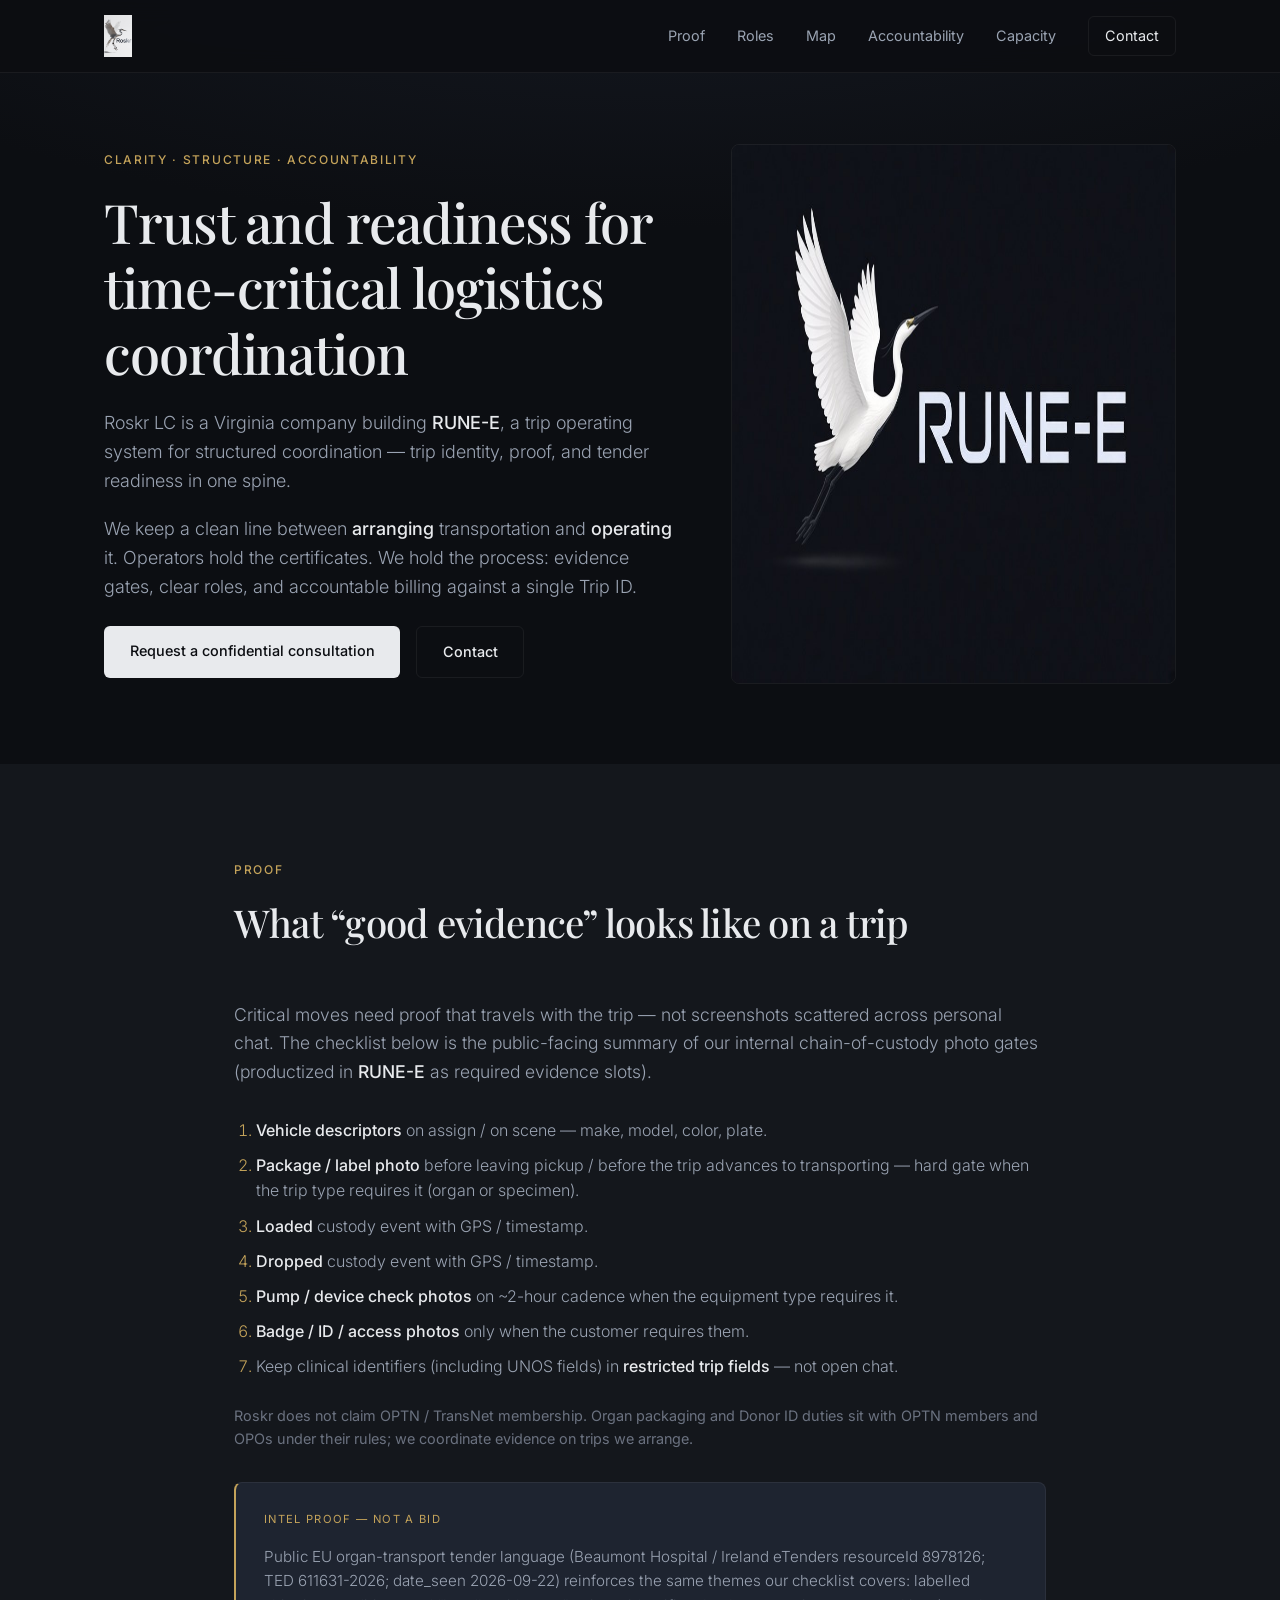
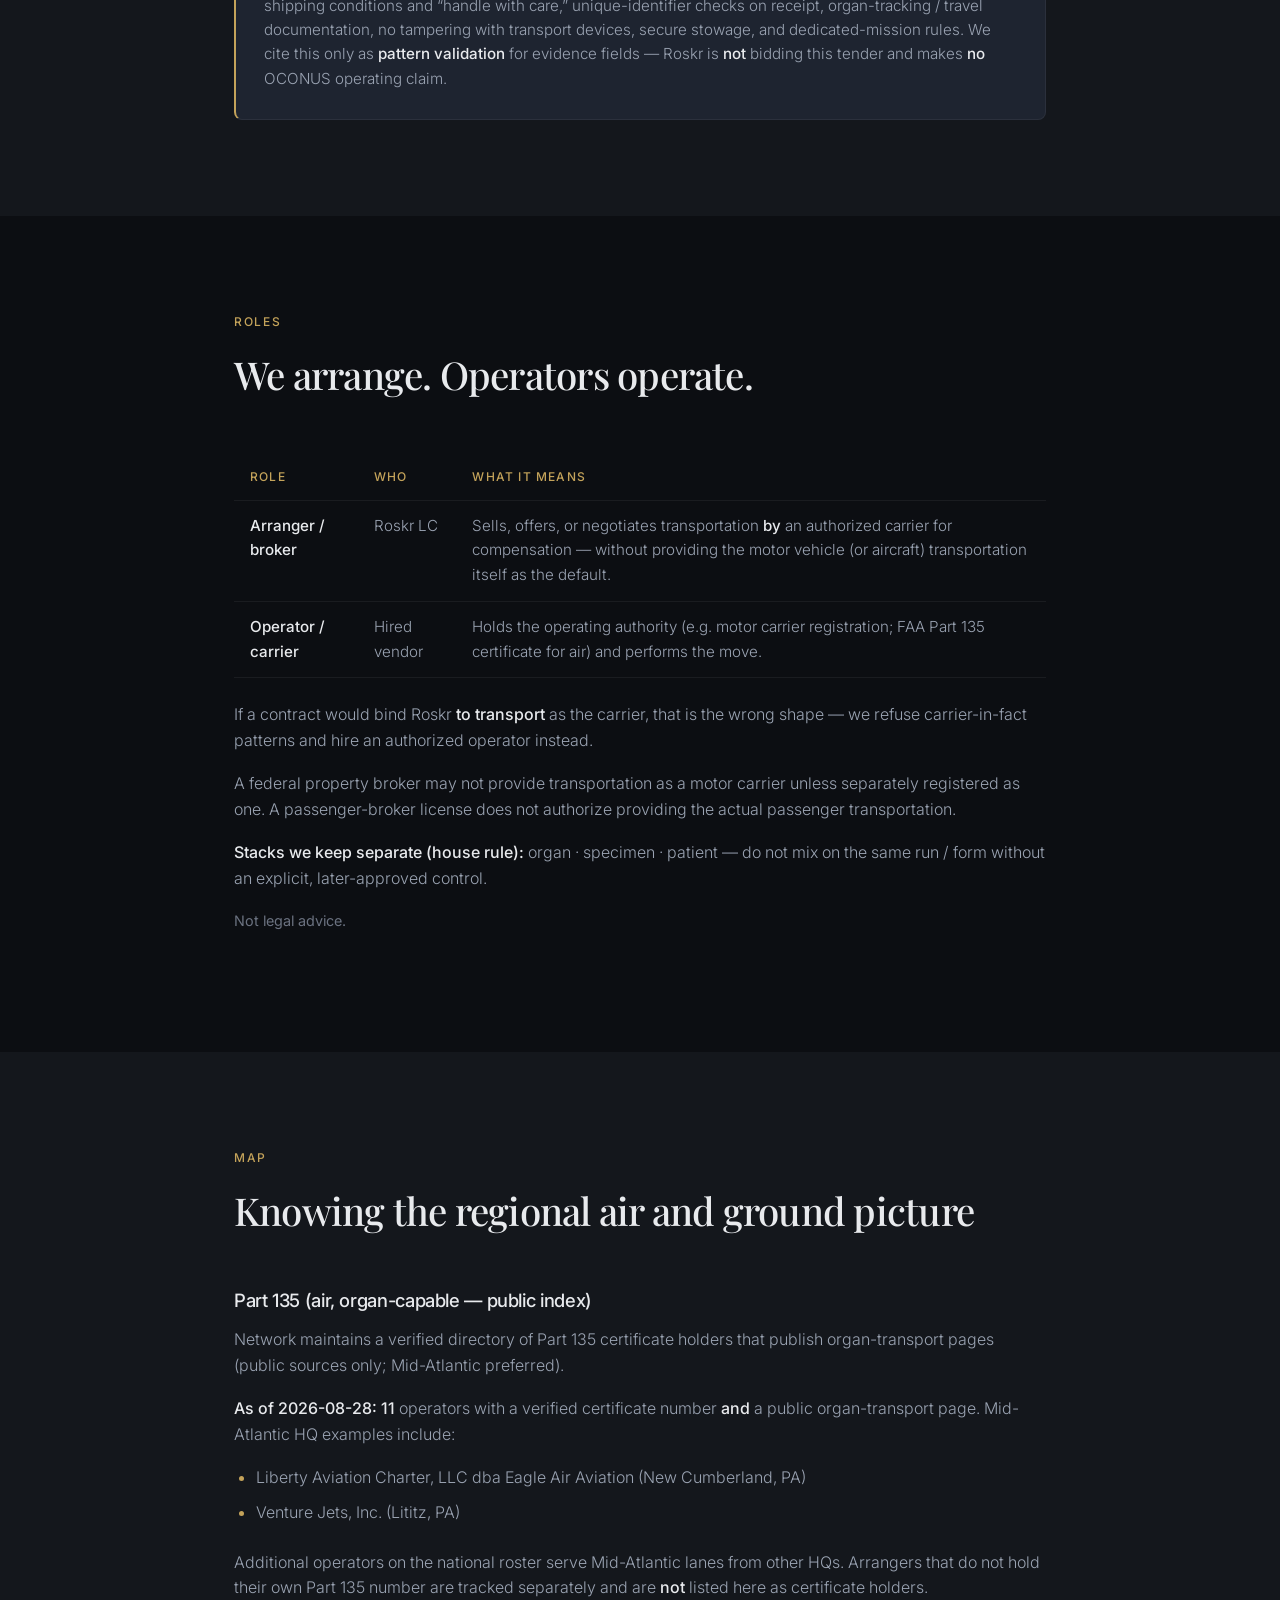
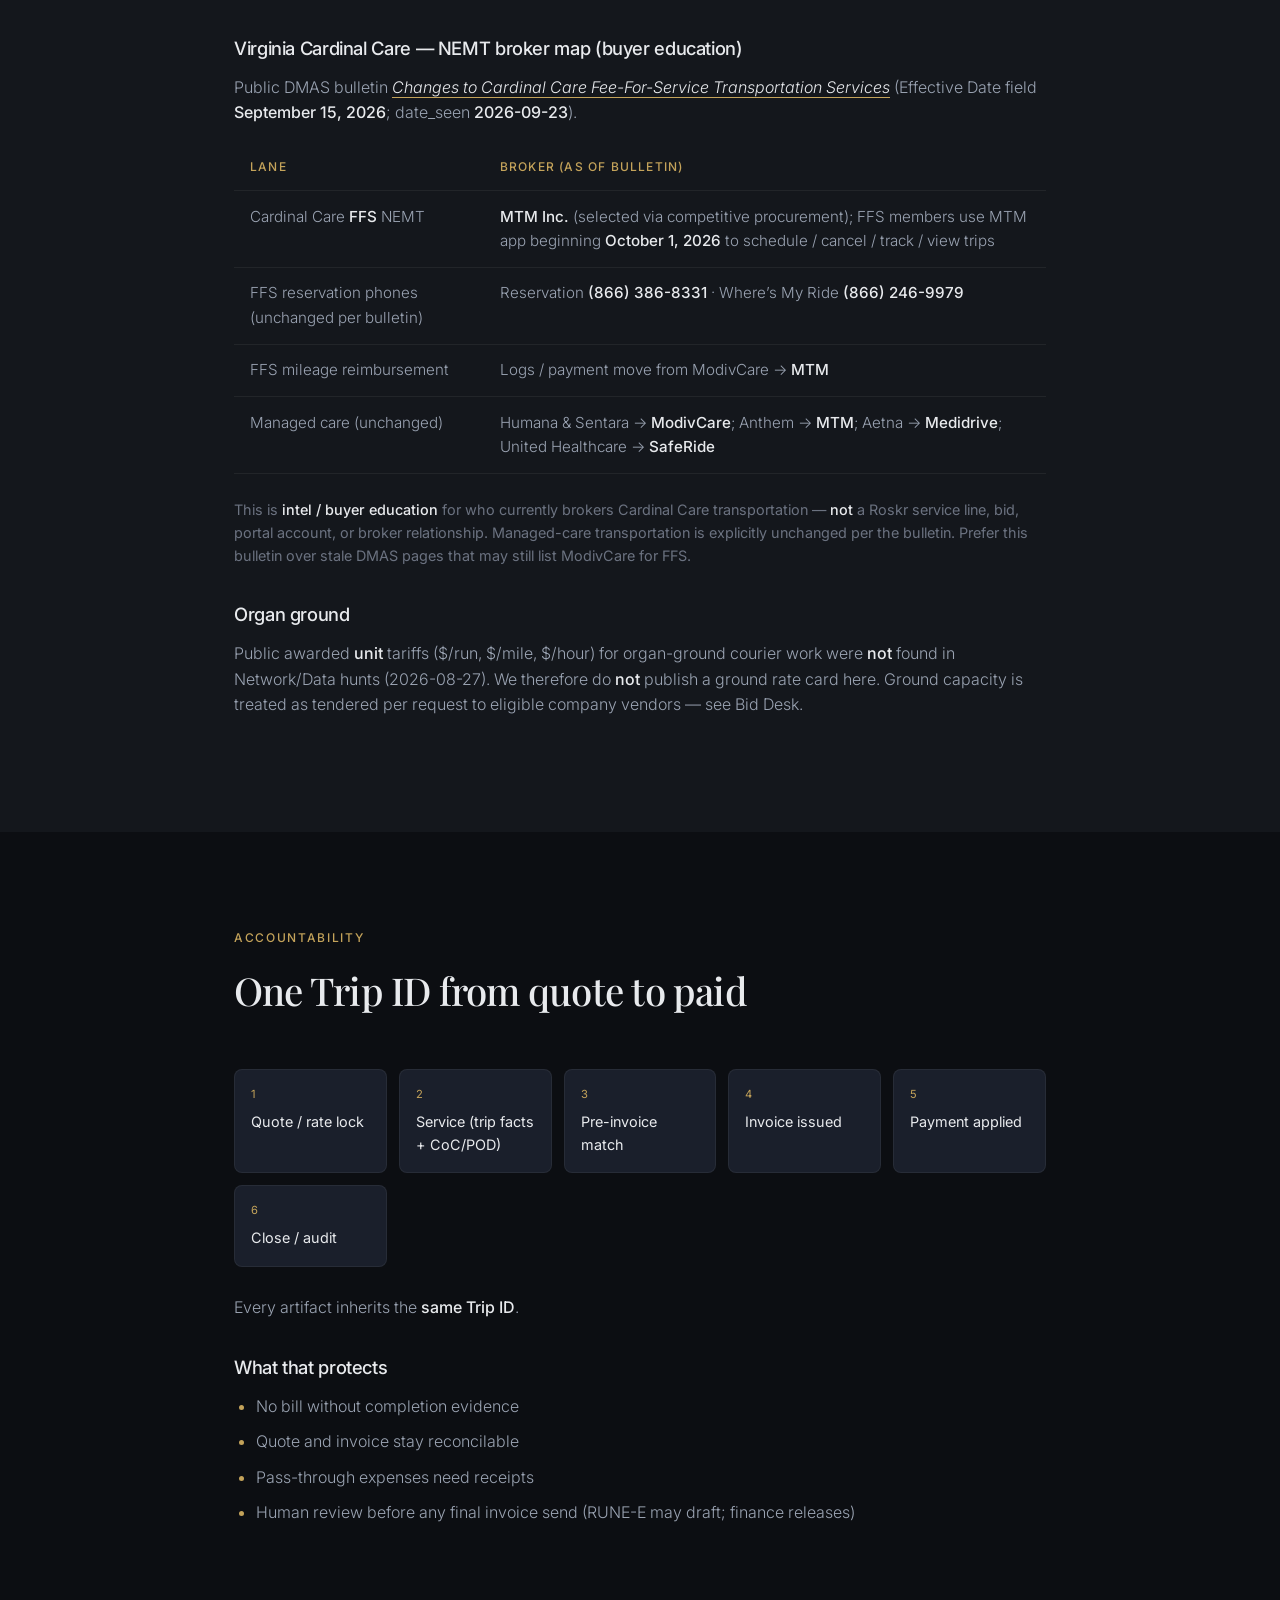
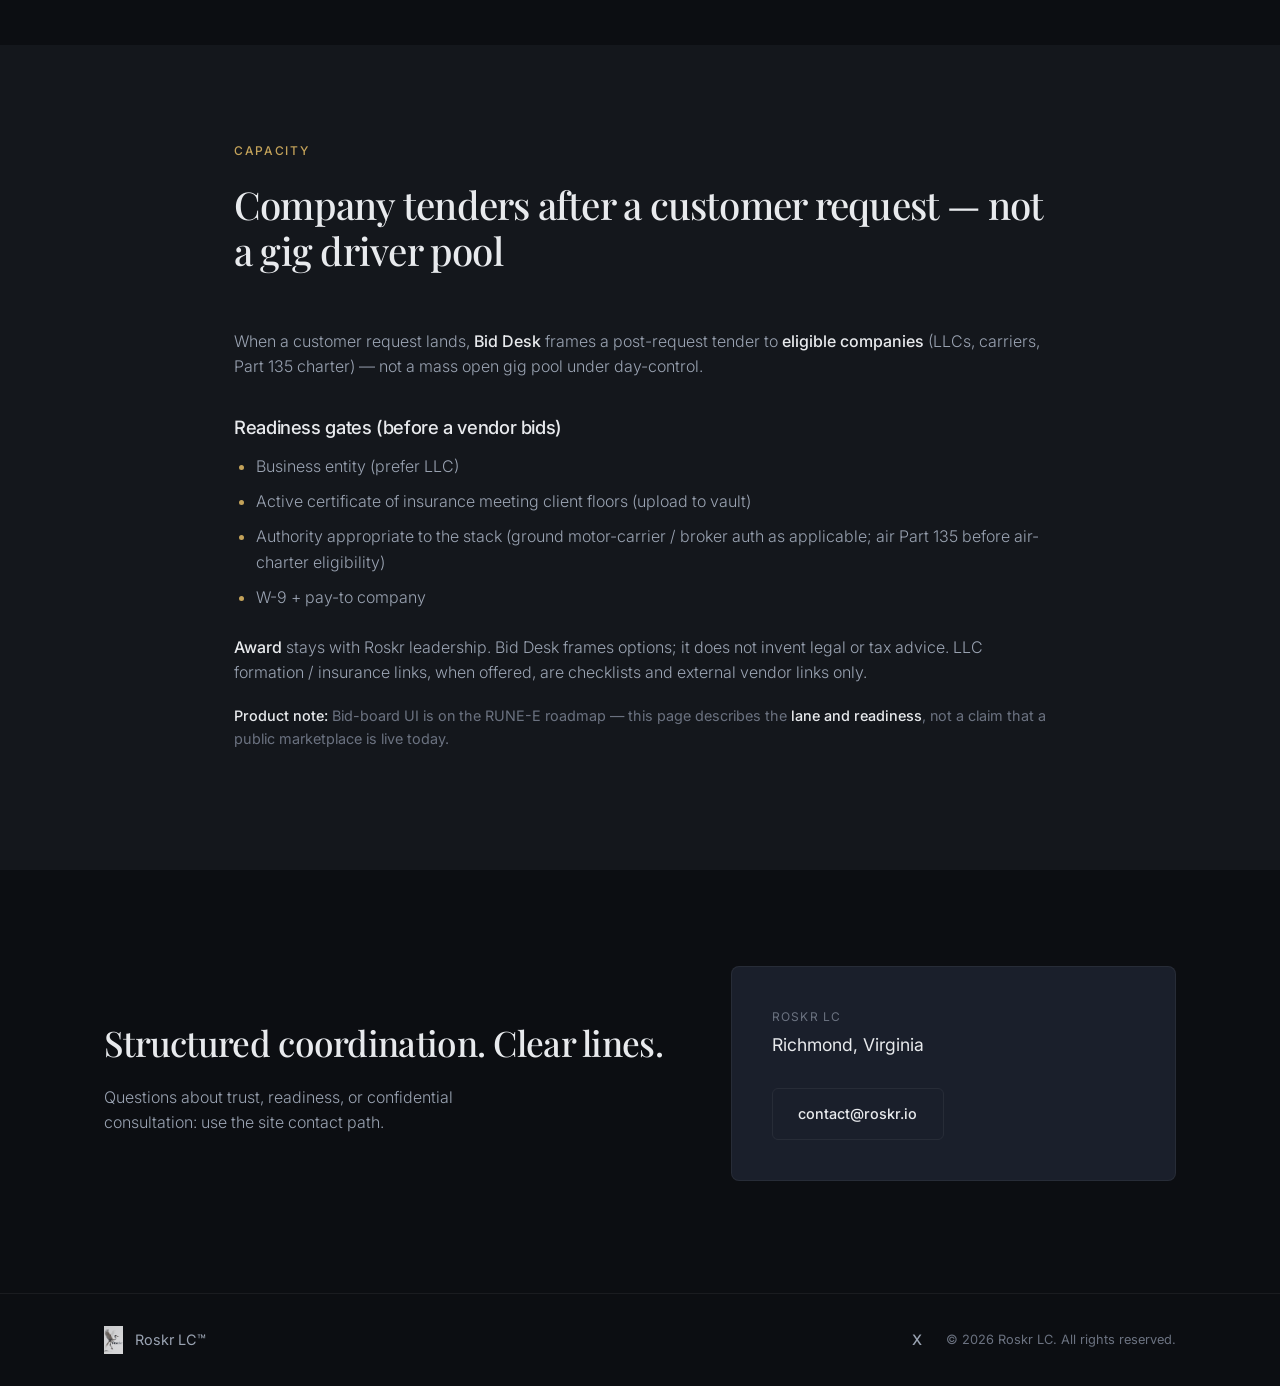
==== trust/index.html @ 27313b55 "Add RUNE-E Trust & Readiness page (/trust/) from Pages trust pack v1; nav link" ====
<!DOCTYPE html>
<html lang="en">
<head>
  <meta charset="UTF-8">
  <meta name="viewport" content="width=device-width, initial-scale=1.0">
  <title>Trust &amp; Readiness | RUNE-E by Roskr LC</title>
  <meta name="description" content="Roskr LC is a Virginia company building RUNE-E, a trip operating system for structured coordination: trip identity, proof, and tender readiness in one spine.">
  <link rel="stylesheet" href="../styles.css">
  <link rel="stylesheet" href="trust.css">
  <link rel="preconnect" href="https://fonts.googleapis.com">
  <link rel="preconnect" href="https://fonts.gstatic.com" crossorigin>
  <link href="https://fonts.googleapis.com/css2?family=Inter:wght@300;400;500;600&family=Playfair+Display:wght@500;600&display=swap" rel="stylesheet">
</head>
<body>
  <header class="header">
    <div class="container header-inner">
      <a href="/" class="logo"><img src="../logo.png" alt="Roskr" class="logo-img"></a>
      <button class="nav-toggle" aria-label="Toggle menu" aria-expanded="false"><span></span><span></span><span></span></button>
      <nav class="nav" id="main-nav">
        <a href="#proof">Proof</a>
        <a href="#roles">Roles</a>
        <a href="#map">Map</a>
        <a href="#accountability">Accountability</a>
        <a href="#capacity">Capacity</a>
        <a href="/#contact" class="nav-cta">Contact</a>
      </nav>
    </div>
  </header>

  <!-- §0 Frame -->
  <section class="hero trust-hero">
    <div class="container trust-hero-inner">
      <div class="hero-content">
        <p class="eyebrow">Clarity · Structure · Accountability</p>
        <h1>Trust and readiness for time-critical logistics coordination</h1>
        <p class="hero-sub">Roskr LC is a Virginia company building <strong>RUNE-E</strong>, a trip operating system for structured coordination — trip identity, proof, and tender readiness in one spine.</p>
        <p class="hero-sub">We keep a clean line between <strong>arranging</strong> transportation and <strong>operating</strong> it. Operators hold the certificates. We hold the process: evidence gates, clear roles, and accountable billing against a single Trip ID.</p>
        <div class="trust-ctas">
          <a href="mailto:contact@roskr.io?subject=Confidential%20consultation" class="btn btn-primary">Request a confidential consultation</a>
          <a href="/#contact" class="btn btn-secondary">Contact</a>
        </div>
      </div>
      <div class="trust-lockup">
        <img src="rune-e-lockup-dark.jpg" alt="RUNE-E" width="960" height="540">
      </div>
    </div>
  </section>

  <!-- §1 Proof -->
  <section id="proof" class="section practice">
    <div class="container trust-narrow">
      <div class="section-header">
        <p class="eyebrow">Proof</p>
        <h2>What “good evidence” looks like on a trip</h2>
      </div>
      <p class="trust-lead">Critical moves need proof that travels with the trip — not screenshots scattered across personal chat. The checklist below is the public-facing summary of our internal chain-of-custody photo gates (productized in <strong>RUNE-E</strong> as required evidence slots).</p>
      <ol class="trust-list">
        <li><strong>Vehicle descriptors</strong> on assign / on scene — make, model, color, plate.</li>
        <li><strong>Package / label photo</strong> before leaving pickup / before the trip advances to transporting — hard gate when the trip type requires it (organ or specimen).</li>
        <li><strong>Loaded</strong> custody event with GPS / timestamp.</li>
        <li><strong>Dropped</strong> custody event with GPS / timestamp.</li>
        <li><strong>Pump / device check photos</strong> on ~2-hour cadence when the equipment type requires it.</li>
        <li><strong>Badge / ID / access photos</strong> only when the customer requires them.</li>
        <li>Keep clinical identifiers (including UNOS fields) in <strong>restricted trip fields</strong> — not open chat.</li>
      </ol>
      <p class="trust-foot">Roskr does not claim OPTN / TransNet membership. Organ packaging and Donor ID duties sit with OPTN members and OPOs under their rules; we coordinate evidence on trips we arrange.</p>
      <aside class="trust-callout">
        <span class="visual-label">Intel proof — not a bid</span>
        <p>Public EU organ-transport tender language (Beaumont Hospital / Ireland eTenders resourceId 8978126; TED 611631-2026; date_seen 2026-09-22) reinforces the same themes our checklist covers: labelled shipping conditions and “handle with care,” unique-identifier checks on receipt, organ-tracking / travel documentation, no tampering with transport devices, secure stowage, and dedicated-mission rules. We cite this only as <strong>pattern validation</strong> for evidence fields — Roskr is <strong>not</strong> bidding this tender and makes <strong>no</strong> OCONUS operating claim.</p>
      </aside>
    </div>
  </section>

  <!-- §2 Roles -->
  <section id="roles" class="section approach">
    <div class="container trust-narrow">
      <div class="section-header">
        <p class="eyebrow">Roles</p>
        <h2>We arrange. Operators operate.</h2>
      </div>
      <div class="trust-table-wrap">
        <table class="trust-table">
          <thead><tr><th>Role</th><th>Who</th><th>What it means</th></tr></thead>
          <tbody>
            <tr><td><strong>Arranger / broker</strong></td><td>Roskr LC</td><td>Sells, offers, or negotiates transportation <strong>by</strong> an authorized carrier for compensation — without providing the motor vehicle (or aircraft) transportation itself as the default.</td></tr>
            <tr><td><strong>Operator / carrier</strong></td><td>Hired vendor</td><td>Holds the operating authority (e.g. motor carrier registration; FAA Part 135 certificate for air) and performs the move.</td></tr>
          </tbody>
        </table>
      </div>
      <p class="trust-body">If a contract would bind Roskr <strong>to transport</strong> as the carrier, that is the wrong shape — we refuse carrier-in-fact patterns and hire an authorized operator instead.</p>
      <p class="trust-body">A federal property broker may not provide transportation as a motor carrier unless separately registered as one. A passenger-broker license does not authorize providing the actual passenger transportation.</p>
      <p class="trust-body"><strong>Stacks we keep separate (house rule):</strong> organ · specimen · patient — do not mix on the same run / form without an explicit, later-approved control.</p>
      <p class="trust-foot">Not legal advice.</p>
    </div>
  </section>

  <!-- §3 Map -->
  <section id="map" class="section practice">
    <div class="container trust-narrow">
      <div class="section-header">
        <p class="eyebrow">Map</p>
        <h2>Knowing the regional air and ground picture</h2>
      </div>
      <h3 class="trust-h3">Part 135 (air, organ-capable — public index)</h3>
      <p class="trust-body">Network maintains a verified directory of Part 135 certificate holders that publish organ-transport pages (public sources only; Mid-Atlantic preferred).</p>
      <p class="trust-body"><strong>As of 2026-08-28:</strong> <strong>11</strong> operators with a verified certificate number <strong>and</strong> a public organ-transport page. Mid-Atlantic HQ examples include:</p>
      <ul class="trust-list">
        <li>Liberty Aviation Charter, LLC dba Eagle Air Aviation (New Cumberland, PA)</li>
        <li>Venture Jets, Inc. (Lititz, PA)</li>
      </ul>
      <p class="trust-body">Additional operators on the national roster serve Mid-Atlantic lanes from other HQs. Arrangers that do not hold their own Part 135 number are tracked separately and are <strong>not</strong> listed here as certificate holders.</p>

      <h3 class="trust-h3">Virginia Cardinal Care — NEMT broker map (buyer education)</h3>
      <p class="trust-body">Public DMAS bulletin <a class="trust-link" href="https://vamedicaid.dmas.virginia.gov/bulletin/changes-cardinal-care-fee-service-transportation-services" target="_blank" rel="noopener noreferrer"><em>Changes to Cardinal Care Fee-For-Service Transportation Services</em></a> (Effective Date field <strong>September 15, 2026</strong>; date_seen <strong>2026-09-23</strong>).</p>
      <div class="trust-table-wrap">
        <table class="trust-table">
          <thead><tr><th>Lane</th><th>Broker (as of bulletin)</th></tr></thead>
          <tbody>
            <tr><td>Cardinal Care <strong>FFS</strong> NEMT</td><td><strong>MTM Inc.</strong> (selected via competitive procurement); FFS members use MTM app beginning <strong>October 1, 2026</strong> to schedule / cancel / track / view trips</td></tr>
            <tr><td>FFS reservation phones (unchanged per bulletin)</td><td>Reservation <strong>(866) 386-8331</strong> · Where’s My Ride <strong>(866) 246-9979</strong></td></tr>
            <tr><td>FFS mileage reimbursement</td><td>Logs / payment move from ModivCare → <strong>MTM</strong></td></tr>
            <tr><td>Managed care (unchanged)</td><td>Humana &amp; Sentara → <strong>ModivCare</strong>; Anthem → <strong>MTM</strong>; Aetna → <strong>Medidrive</strong>; United Healthcare → <strong>SafeRide</strong></td></tr>
          </tbody>
        </table>
      </div>
      <p class="trust-foot">This is <strong>intel / buyer education</strong> for who currently brokers Cardinal Care transportation — <strong>not</strong> a Roskr service line, bid, portal account, or broker relationship. Managed-care transportation is explicitly unchanged per the bulletin. Prefer this bulletin over stale DMAS pages that may still list ModivCare for FFS.</p>

      <h3 class="trust-h3">Organ ground</h3>
      <p class="trust-body">Public awarded <strong>unit</strong> tariffs ($/run, $/mile, $/hour) for organ-ground courier work were <strong>not</strong> found in Network/Data hunts (2026-08-27). We therefore do <strong>not</strong> publish a ground rate card here. Ground capacity is treated as tendered per request to eligible company vendors — see Bid Desk.</p>
    </div>
  </section>

  <!-- §4 Accountability -->
  <section id="accountability" class="section approach">
    <div class="container trust-narrow">
      <div class="section-header">
        <p class="eyebrow">Accountability</p>
        <h2>One Trip ID from quote to paid</h2>
      </div>
      <ol class="trust-flow">
        <li>Quote / rate lock</li>
        <li>Service (trip facts + CoC/POD)</li>
        <li>Pre-invoice match</li>
        <li>Invoice issued</li>
        <li>Payment applied</li>
        <li>Close / audit</li>
      </ol>
      <p class="trust-body">Every artifact inherits the <strong>same Trip ID</strong>.</p>
      <h3 class="trust-h3">What that protects</h3>
      <ul class="trust-list">
        <li>No bill without completion evidence</li>
        <li>Quote and invoice stay reconcilable</li>
        <li>Pass-through expenses need receipts</li>
        <li>Human review before any final invoice send (RUNE-E may draft; finance releases)</li>
      </ul>
    </div>
  </section>

  <!-- §5 Capacity -->
  <section id="capacity" class="section practice">
    <div class="container trust-narrow">
      <div class="section-header">
        <p class="eyebrow">Capacity</p>
        <h2>Company tenders after a customer request — not a gig driver pool</h2>
      </div>
      <p class="trust-body">When a customer request lands, <strong>Bid Desk</strong> frames a post-request tender to <strong>eligible companies</strong> (LLCs, carriers, Part 135 charter) — not a mass open gig pool under day-control.</p>
      <h3 class="trust-h3">Readiness gates (before a vendor bids)</h3>
      <ul class="trust-list">
        <li>Business entity (prefer LLC)</li>
        <li>Active certificate of insurance meeting client floors (upload to vault)</li>
        <li>Authority appropriate to the stack (ground motor-carrier / broker auth as applicable; air Part 135 before air-charter eligibility)</li>
        <li>W-9 + pay-to company</li>
      </ul>
      <p class="trust-body"><strong>Award</strong> stays with Roskr leadership. Bid Desk frames options; it does not invent legal or tax advice. LLC formation / insurance links, when offered, are checklists and external vendor links only.</p>
      <p class="trust-foot"><strong>Product note:</strong> Bid-board UI is on the RUNE-E roadmap — this page describes the <strong>lane and readiness</strong>, not a claim that a public marketplace is live today.</p>
    </div>
  </section>

  <!-- Closing -->
  <section class="section contact">
    <div class="container contact-inner">
      <div class="contact-text">
        <h2>Structured coordination. Clear lines.</h2>
        <p>Questions about trust, readiness, or confidential consultation: use the site contact path.</p>
      </div>
      <div class="contact-card">
        <p class="contact-label">Roskr LC</p>
        <p class="contact-detail">Richmond, Virginia</p>
        <a href="mailto:contact@roskr.io" class="btn btn-secondary">contact@roskr.io</a>
      </div>
    </div>
  </section>

  <footer class="footer">
    <div class="container footer-inner">
      <div class="footer-brand">
        <img src="../logo.png" alt="Roskr" class="footer-logo">
        <span>Roskr LC™</span>
      </div>
      <div class="footer-right">
        <a href="https://x.com/RoskrLC" target="_blank" rel="noopener noreferrer" class="footer-x">X</a>
        <p class="footer-copy">© 2026 Roskr LC. All rights reserved.</p>
      </div>
    </div>
  </footer>

  <script>
    const toggle = document.querySelector('.nav-toggle');
    const nav = document.getElementById('main-nav');
    toggle.addEventListener('click', () => {
      const isOpen = nav.classList.toggle('open');
      toggle.setAttribute('aria-expanded', isOpen);
      toggle.classList.toggle('active', isOpen);
    });
    nav.querySelectorAll('a').forEach(link => link.addEventListener('click', () => {
      nav.classList.remove('open'); toggle.classList.remove('active'); toggle.setAttribute('aria-expanded', 'false');
    }));
  </script>
</body>
</html>
---- styles.css ----
/* ========================================
   Roskr LC — Elevated Dark Theme
   Dominant: Charcoal + Navy
   Accent: Minimal muted gold
   ======================================== */

:root {
  --bg-deep: #0c0e12;
  --bg-charcoal: #14171c;
  --bg-navy: #1a1f2b;
  --bg-card: #1e2430;
  --text-primary: #e8eaed;
  --text-secondary: #9aa3b2;
  --text-muted: #6b7280;
  --accent-gold: #c4a35a;
  --accent-gold-soft: rgba(196, 163, 90, 0.15);
  --border-subtle: rgba(255, 255, 255, 0.06);
  --radius: 6px;
  --max-width: 1120px;
}

*,
*::before,
*::after {
  box-sizing: border-box;
  margin: 0;
  padding: 0;
}

html {
  scroll-behavior: smooth;
}

body {
  font-family: 'Inter', system-ui, -apple-system, sans-serif;
  background: var(--bg-deep);
  color: var(--text-primary);
  line-height: 1.6;
  font-weight: 400;
  -webkit-font-smoothing: antialiased;
}

h1, h2, h3 {
  font-family: 'Playfair Display', Georgia, serif;
  font-weight: 500;
  line-height: 1.2;
  letter-spacing: -0.02em;
}

a {
  color: inherit;
  text-decoration: none;
}

img {
  max-width: 100%;
  display: block;
}

.container {
  width: 100%;
  max-width: var(--max-width);
  margin: 0 auto;
  padding: 0 1.5rem;
}

/* ---------- Header ---------- */
.header {
  position: fixed;
  top: 0;
  left: 0;
  right: 0;
  z-index: 100;
  background: rgba(12, 14, 18, 0.92);
  backdrop-filter: blur(12px);
  border-bottom: 1px solid var(--border-subtle);
}

.header-inner {
  display: flex;
  align-items: center;
  justify-content: space-between;
  height: 72px;
  position: relative;
}

.logo {
  display: flex;
  align-items: center;
}

.logo-img {
  height: 42px;
  width: auto;
}

.nav {
  display: flex;
  align-items: center;
  gap: 2rem;
}

.nav a {
  font-size: 0.9rem;
  font-weight: 400;
  color: var(--text-secondary);
  transition: color 0.2s ease;
}

.nav a:hover {
  color: var(--text-primary);
}

.nav-cta {
  padding: 0.45rem 1rem;
  border: 1px solid var(--border-subtle);
  border-radius: var(--radius);
  color: var(--text-primary) !important;
  transition: border-color 0.2s ease, background 0.2s ease;
}

.nav-cta:hover {
  border-color: var(--accent-gold);
  background: var(--accent-gold-soft);
}

.nav-social {
  font-weight: 500;
  letter-spacing: 0.05em;
}

/* Hamburger button */
.nav-toggle {
  display: none;
  flex-direction: column;
  justify-content: center;
  gap: 5px;
  width: 32px;
  height: 32px;
  background: none;
  border: none;
  cursor: pointer;
  padding: 0;
  z-index: 110;
}

.nav-toggle span {
  display: block;
  width: 22px;
  height: 2px;
  background: var(--text-primary);
  transition: all 0.25s ease;
  border-radius: 1px;
}

.nav-toggle.active span:nth-child(1) {
  transform: translateY(7px) rotate(45deg);
}

.nav-toggle.active span:nth-child(2) {
  opacity: 0;
}

.nav-toggle.active span:nth-child(3) {
  transform: translateY(-7px) rotate(-45deg);
}

/* ---------- Hero ---------- */
.hero {
  min-height: 100vh;
  display: flex;
  align-items: center;
  padding: 8rem 0 6rem;
  background: 
    radial-gradient(ellipse 80% 50% at 50% -20%, rgba(26, 31, 43, 0.8), transparent),
    var(--bg-deep);
}

.hero-content {
  max-width: 720px;
}

.eyebrow {
  font-size: 0.75rem;
  font-weight: 500;
  letter-spacing: 0.14em;
  text-transform: uppercase;
  color: var(--accent-gold);
  margin-bottom: 1.25rem;
}

.hero h1 {
  font-size: clamp(2.4rem, 5vw, 3.4rem);
  margin-bottom: 1.5rem;
  color: var(--text-primary);
}

.hero-sub {
  font-size: 1.125rem;
  color: var(--text-secondary);
  max-width: 540px;
  margin-bottom: 2.5rem;
  font-weight: 300;
}

/* ---------- Buttons ---------- */
.btn {
  display: inline-block;
  padding: 0.85rem 1.6rem;
  font-size: 0.9rem;
  font-weight: 500;
  border-radius: var(--radius);
  transition: all 0.2s ease;
}

.btn-primary {
  background: var(--text-primary);
  color: var(--bg-deep);
}

.btn-primary:hover {
  background: #fff;
  transform: translateY(-1px);
}

.btn-secondary {
  border: 1px solid var(--border-subtle);
  color: var(--text-primary);
}

.btn-secondary:hover {
  border-color: var(--accent-gold);
  background: var(--accent-gold-soft);
}

/* ---------- Sections ---------- */
.section {
  padding: 6rem 0;
}

.section-header {
  margin-bottom: 3.5rem;
}

.section-header h2 {
  font-size: clamp(1.9rem, 3.5vw, 2.4rem);
  margin-top: 0.5rem;
}

/* ---------- Practice Areas ---------- */
.practice {
  background: var(--bg-charcoal);
}

.practice-grid {
  display: grid;
  grid-template-columns: repeat(auto-fit, minmax(240px, 1fr));
  gap: 1.5rem;
}

.practice-card {
  background: var(--bg-card);
  border: 1px solid var(--border-subtle);
  border-radius: 8px;
  padding: 2rem 1.75rem;
  position: relative;
  transition: border-color 0.25s ease, transform 0.25s ease;
}

.practice-card:hover {
  border-color: rgba(196, 163, 90, 0.25);
  transform: translateY(-2px);
}

.card-accent {
  width: 28px;
  height: 2px;
  background: var(--accent-gold);
  margin-bottom: 1.25rem;
  opacity: 0.7;
}

.practice-card h3 {
  font-size: 1.2rem;
  margin-bottom: 0.85rem;
  font-family: 'Inter', sans-serif;
  font-weight: 500;
}

.practice-card p {
  font-size: 0.95rem;
  color: var(--text-secondary);
  font-weight: 300;
}

/* ---------- Approach ---------- */
.approach {
  background: var(--bg-deep);
}

.approach-inner {
  display: grid;
  grid-template-columns: 1.4fr 1fr;
  gap: 4rem;
  align-items: center;
}

.approach-text h2 {
  font-size: clamp(1.8rem, 3vw, 2.2rem);
  margin: 0.75rem 0 1.5rem;
}

.approach-text p {
  color: var(--text-secondary);
  margin-bottom: 1.25rem;
  font-weight: 300;
}

.visual-panel {
  background: var(--bg-navy);
  border: 1px solid var(--border-subtle);
  border-radius: 8px;
  padding: 3rem 2.5rem;
  text-align: center;
}

.visual-label {
  display: block;
  font-size: 0.7rem;
  letter-spacing: 0.12em;
  text-transform: uppercase;
  color: var(--accent-gold);
  margin-bottom: 1rem;
}

.visual-panel p {
  font-family: 'Playfair Display', serif;
  font-size: 1.35rem;
  color: var(--text-primary);
}

/* ---------- About ---------- */
.about {
  background: var(--bg-charcoal);
}

.about-content {
  max-width: 680px;
}

.about-content .lead {
  font-size: 1.2rem;
  color: var(--text-primary);
  margin-bottom: 1.5rem;
  font-weight: 400;
}

.about-content p {
  color: var(--text-secondary);
  font-weight: 300;
  margin-bottom: 1rem;
}

/* ---------- Contact ---------- */
.contact {
  background: var(--bg-deep);
  padding-bottom: 7rem;
}

.contact-inner {
  display: grid;
  grid-template-columns: 1.3fr 1fr;
  gap: 3rem;
  align-items: center;
}

.contact-text h2 {
  font-size: clamp(1.8rem, 3vw, 2.2rem);
  margin: 0.75rem 0 1.25rem;
}

.contact-text p {
  color: var(--text-secondary);
  font-weight: 300;
  max-width: 420px;
}

.contact-card {
  background: var(--bg-navy);
  border: 1px solid var(--border-subtle);
  border-radius: 8px;
  padding: 2.5rem;
}

.contact-label {
  font-size: 0.75rem;
  letter-spacing: 0.1em;
  text-transform: uppercase;
  color: var(--text-muted);
  margin-bottom: 0.35rem;
}

.contact-detail {
  font-size: 1.1rem;
  margin-bottom: 1.75rem;
  color: var(--text-primary);
}

/* ---------- Payments / Pay My Bill ---------- */
.payments-block {
  margin-top: 1rem;
}

.pay-bill-card {
  background: var(--bg-card);
  border: 1px solid var(--border-subtle);
  border-radius: 8px;
  padding: 2.5rem;
  text-align: center;
  max-width: 480px;
  margin: 0 auto;
}

.pay-bill-card p {
  color: var(--text-secondary);
  font-weight: 300;
  margin-bottom: 1.75rem;
}

.powered-by {
  margin-top: 1.75rem;
  text-align: center;
  font-size: 0.8rem;
  color: var(--text-muted);
}

.powered-by a {
  color: var(--text-muted);
  transition: color 0.2s ease;
}

.powered-by a:hover {
  color: var(--text-secondary);
}

/* ---------- Footer ---------- */
.footer {
  border-top: 1px solid var(--border-subtle);
  padding: 2rem 0;
  background: var(--bg-deep);
}

.footer-inner {
  display: flex;
  align-items: center;
  justify-content: space-between;
}

.footer-brand {
  display: flex;
  align-items: center;
  gap: 0.75rem;
  font-size: 0.9rem;
  color: var(--text-secondary);
}

.footer-logo {
  height: 28px;
  width: auto;
  opacity: 0.9;
}

.footer-right {
  display: flex;
  align-items: center;
  gap: 1.5rem;
}

.footer-x {
  font-size: 0.9rem;
  font-weight: 500;
  color: var(--text-secondary);
  transition: color 0.2s ease;
}

.footer-x:hover {
  color: var(--accent-gold);
}

.footer-copy {
  font-size: 0.8rem;
  color: var(--text-muted);
}

/* ---------- Responsive ---------- */
@media (max-width: 800px) {
  .nav-toggle {
    display: flex;
  }

  .nav {
    display: none;
    position: absolute;
    top: 72px;
    left: 0;
    right: 0;
    background: rgba(12, 14, 18, 0.98);
    backdrop-filter: blur(16px);
    flex-direction: column;
    align-items: stretch;
    gap: 0;
    padding: 1rem 0;
    border-bottom: 1px solid var(--border-subtle);
  }

  .nav.open {
    display: flex;
  }

  .nav a {
    padding: 1rem 1.5rem;
    font-size: 1rem;
    border-bottom: 1px solid var(--border-subtle);
  }

  .nav a:last-child {
    border-bottom: none;
  }

  .nav-cta {
    margin: 0.75rem 1.5rem;
    text-align: center;
  }

  .hero {
    padding: 7rem 0 4rem;
  }

  .approach-inner,
  .contact-inner {
    grid-template-columns: 1fr;
    gap: 2.5rem;
  }

  .footer-inner {
    flex-direction: column;
    gap: 1rem;
    text-align: center;
  }

  .footer-right {
    flex-direction: column;
    gap: 0.5rem;
  }
}

@media (max-width: 500px) {
  .practice-grid {
    grid-template-columns: 1fr;
  }
}
---- trust/trust.css ----
.trust-hero { min-height: auto; padding: 9rem 0 5rem; }
.trust-hero-inner { display: grid; grid-template-columns: 1.3fr 1fr; gap: 3rem; align-items: center; }
.trust-hero .hero-sub { margin-bottom: 1.25rem; max-width: 620px; }
.trust-hero .hero-sub strong { color: var(--text-primary); font-weight: 500; }
.trust-ctas { display: flex; flex-wrap: wrap; gap: 1rem; margin-top: 1.5rem; }
.trust-lockup img { border-radius: 8px; border: 1px solid var(--border-subtle); }
.trust-narrow { max-width: 860px; }
.trust-lead { font-size: 1.1rem; color: var(--text-secondary); font-weight: 300; margin-bottom: 2rem; }
.trust-body { color: var(--text-secondary); font-weight: 300; margin-bottom: 1.1rem; }
.trust-lead strong, .trust-body strong, .trust-list strong, .trust-foot strong, .trust-callout strong, .trust-table strong { color: var(--text-primary); font-weight: 500; }
.trust-h3 { font-family: 'Inter', sans-serif; font-weight: 500; font-size: 1.15rem; margin: 2.25rem 0 1rem; color: var(--text-primary); }
.trust-list { color: var(--text-secondary); font-weight: 300; padding-left: 1.4rem; margin-bottom: 1.5rem; }
.trust-list li { margin-bottom: 0.6rem; }
.trust-list li::marker { color: var(--accent-gold); }
.trust-foot { font-size: 0.9rem; color: var(--text-muted); margin: 1rem 0 1.5rem; }
.trust-callout { background: var(--bg-card); border: 1px solid var(--border-subtle); border-left: 2px solid var(--accent-gold); border-radius: 8px; padding: 1.75rem; margin-top: 2rem; }
.trust-callout p { color: var(--text-secondary); font-weight: 300; font-size: 0.95rem; }
.trust-table-wrap { overflow-x: auto; margin-bottom: 1.5rem; }
.trust-table { width: 100%; border-collapse: collapse; font-size: 0.95rem; }
.trust-table th, .trust-table td { text-align: left; padding: 0.85rem 1rem; border-bottom: 1px solid var(--border-subtle); vertical-align: top; }
.trust-table th { font-size: 0.75rem; letter-spacing: 0.1em; text-transform: uppercase; color: var(--accent-gold); font-weight: 500; }
.trust-table td { color: var(--text-secondary); font-weight: 300; }
.trust-link { color: var(--text-primary); border-bottom: 1px solid var(--accent-gold); }
.trust-flow { list-style: none; counter-reset: step; display: grid; grid-template-columns: repeat(auto-fit, minmax(130px, 1fr)); gap: 0.75rem; margin-bottom: 1.75rem; }
.trust-flow li { counter-increment: step; background: var(--bg-navy); border: 1px solid var(--border-subtle); border-radius: 8px; padding: 1rem; font-size: 0.9rem; color: var(--text-primary); }
.trust-flow li::before { content: counter(step); display: block; font-size: 0.7rem; letter-spacing: 0.12em; color: var(--accent-gold); margin-bottom: 0.4rem; }
@media (max-width: 800px) { .trust-hero-inner { grid-template-columns: 1fr; } }
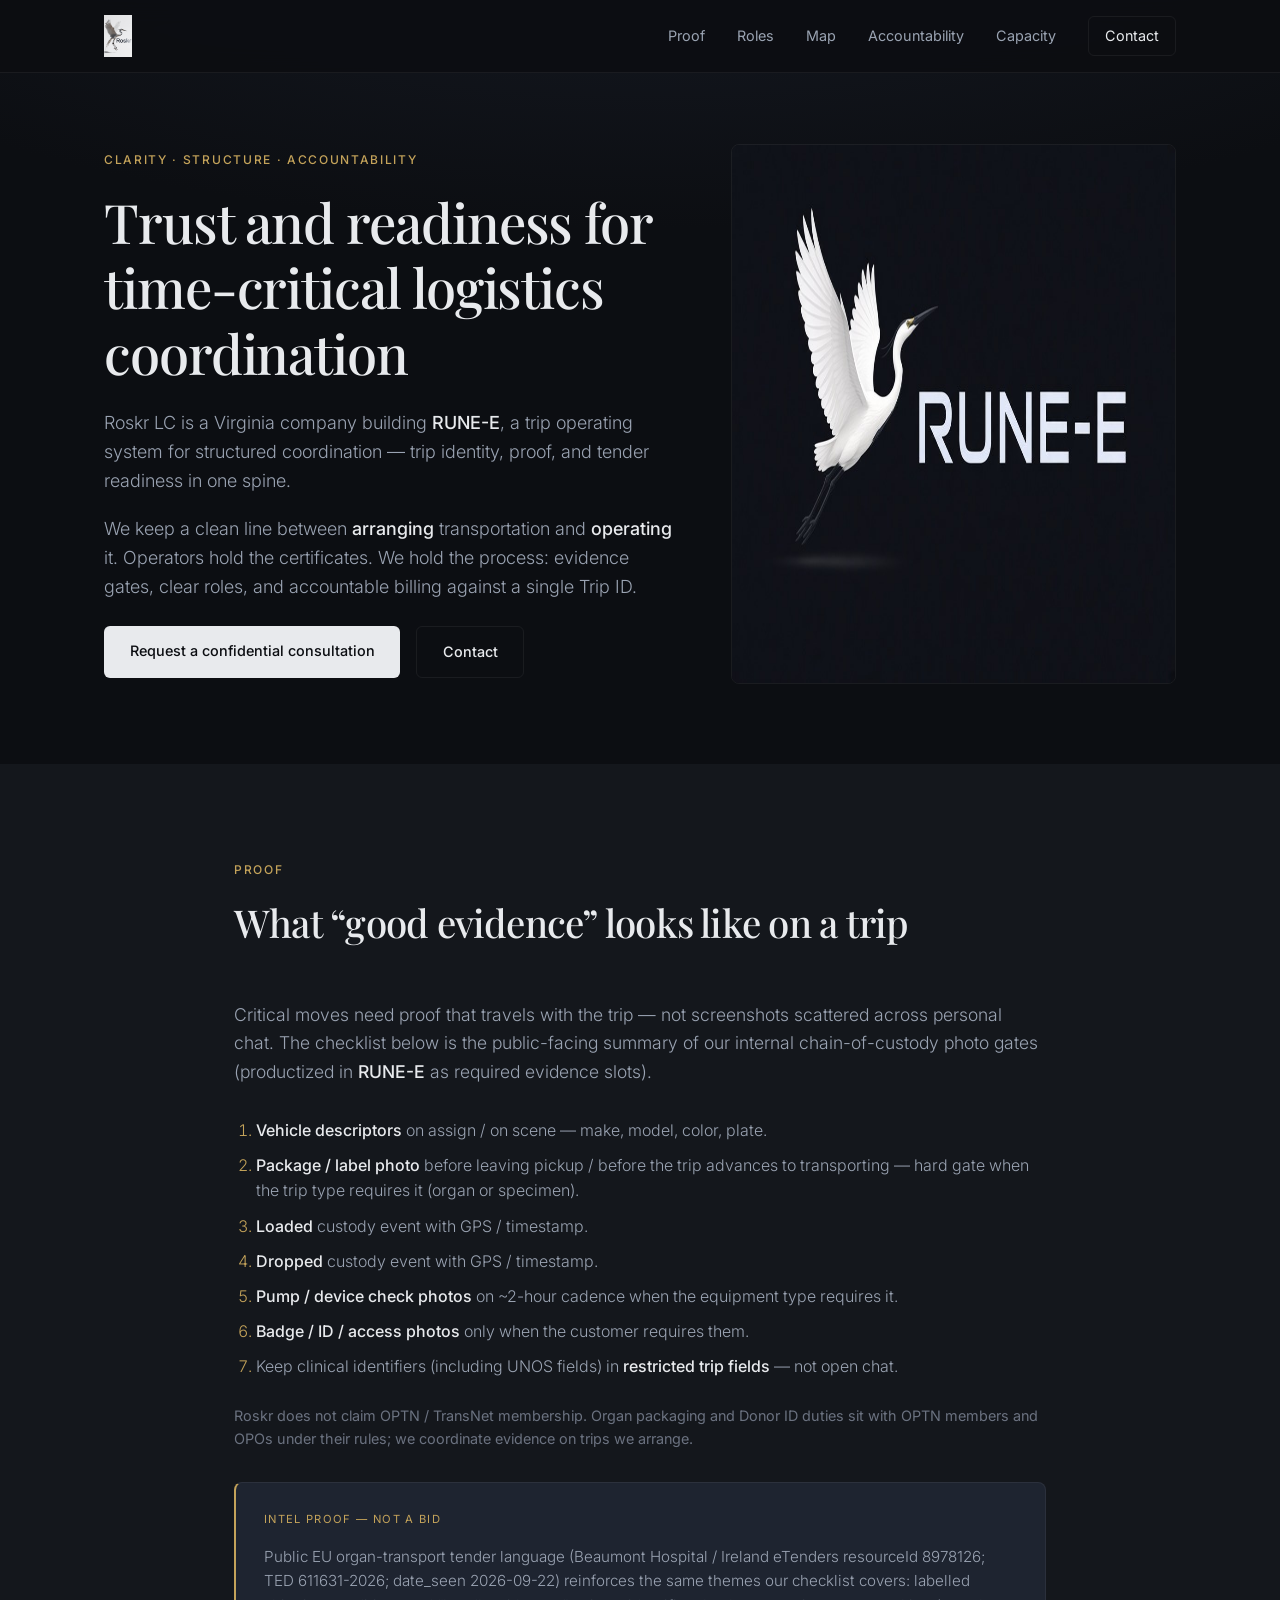
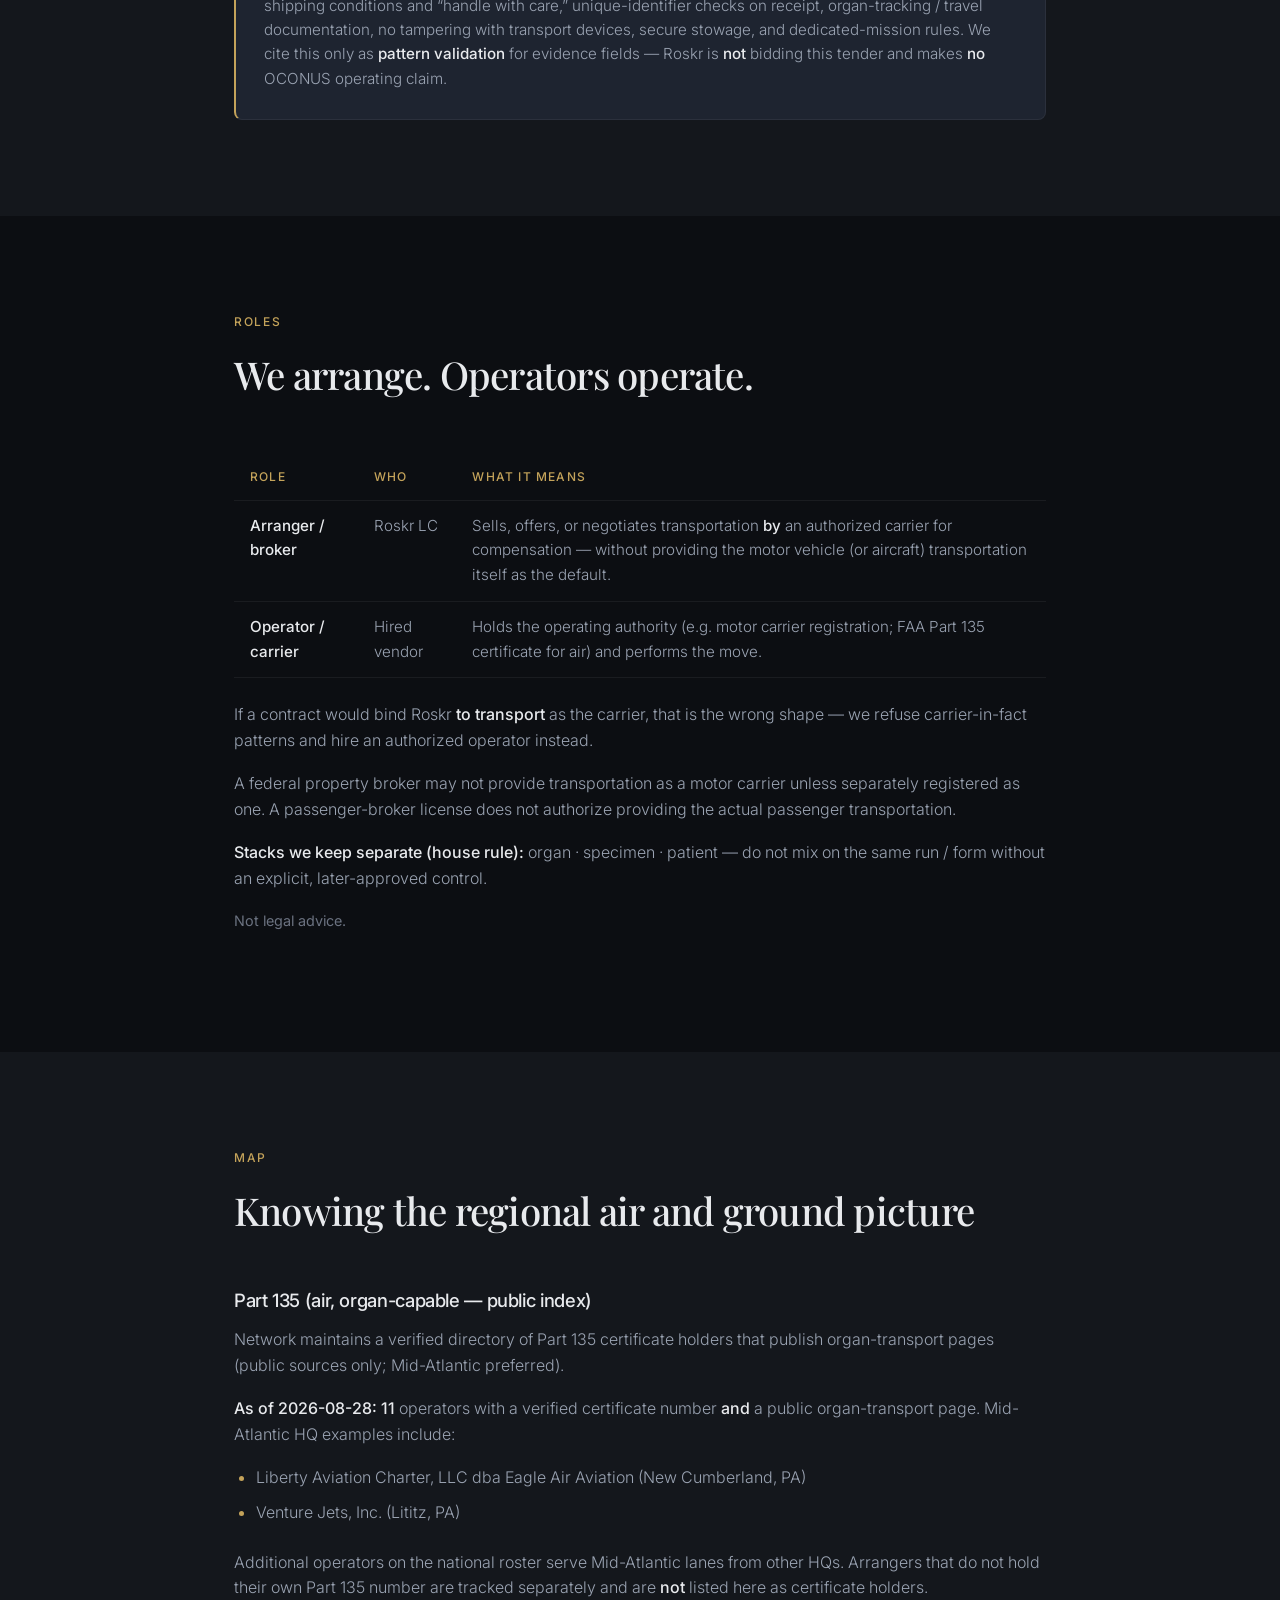
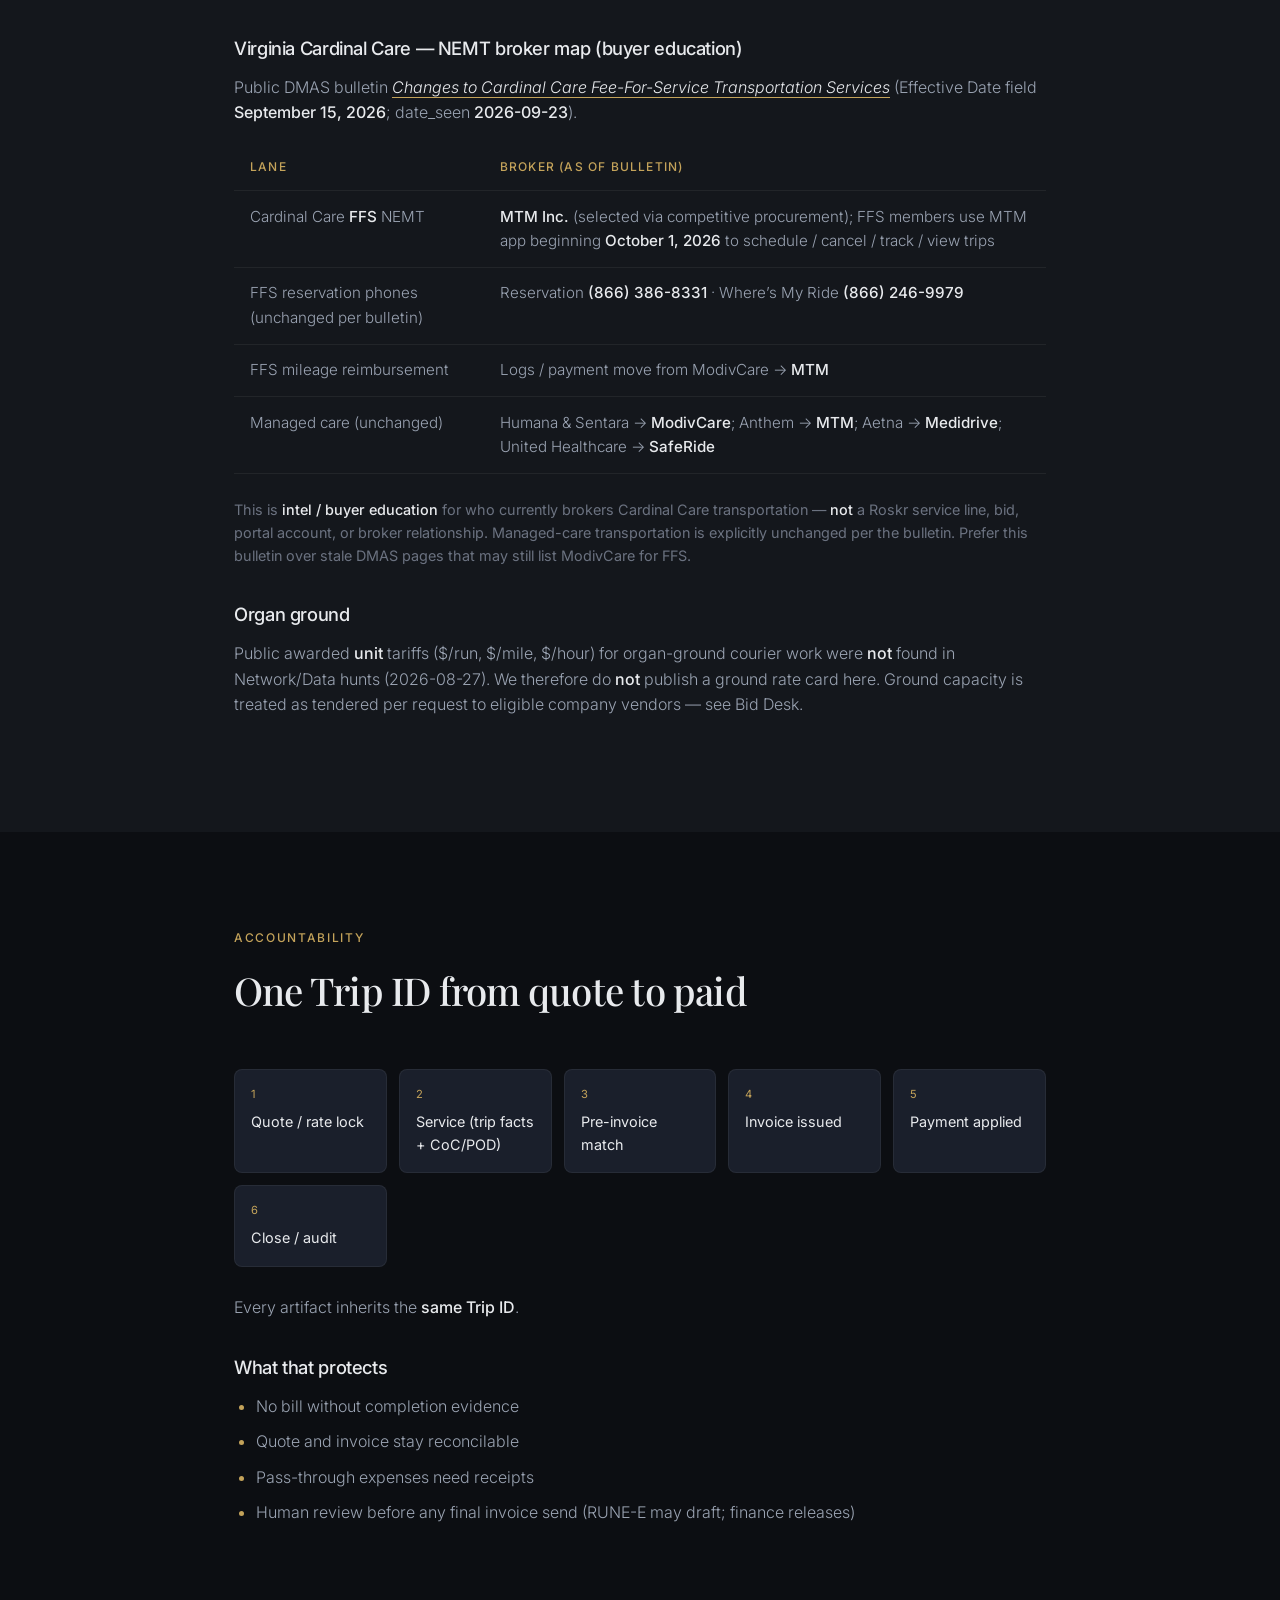
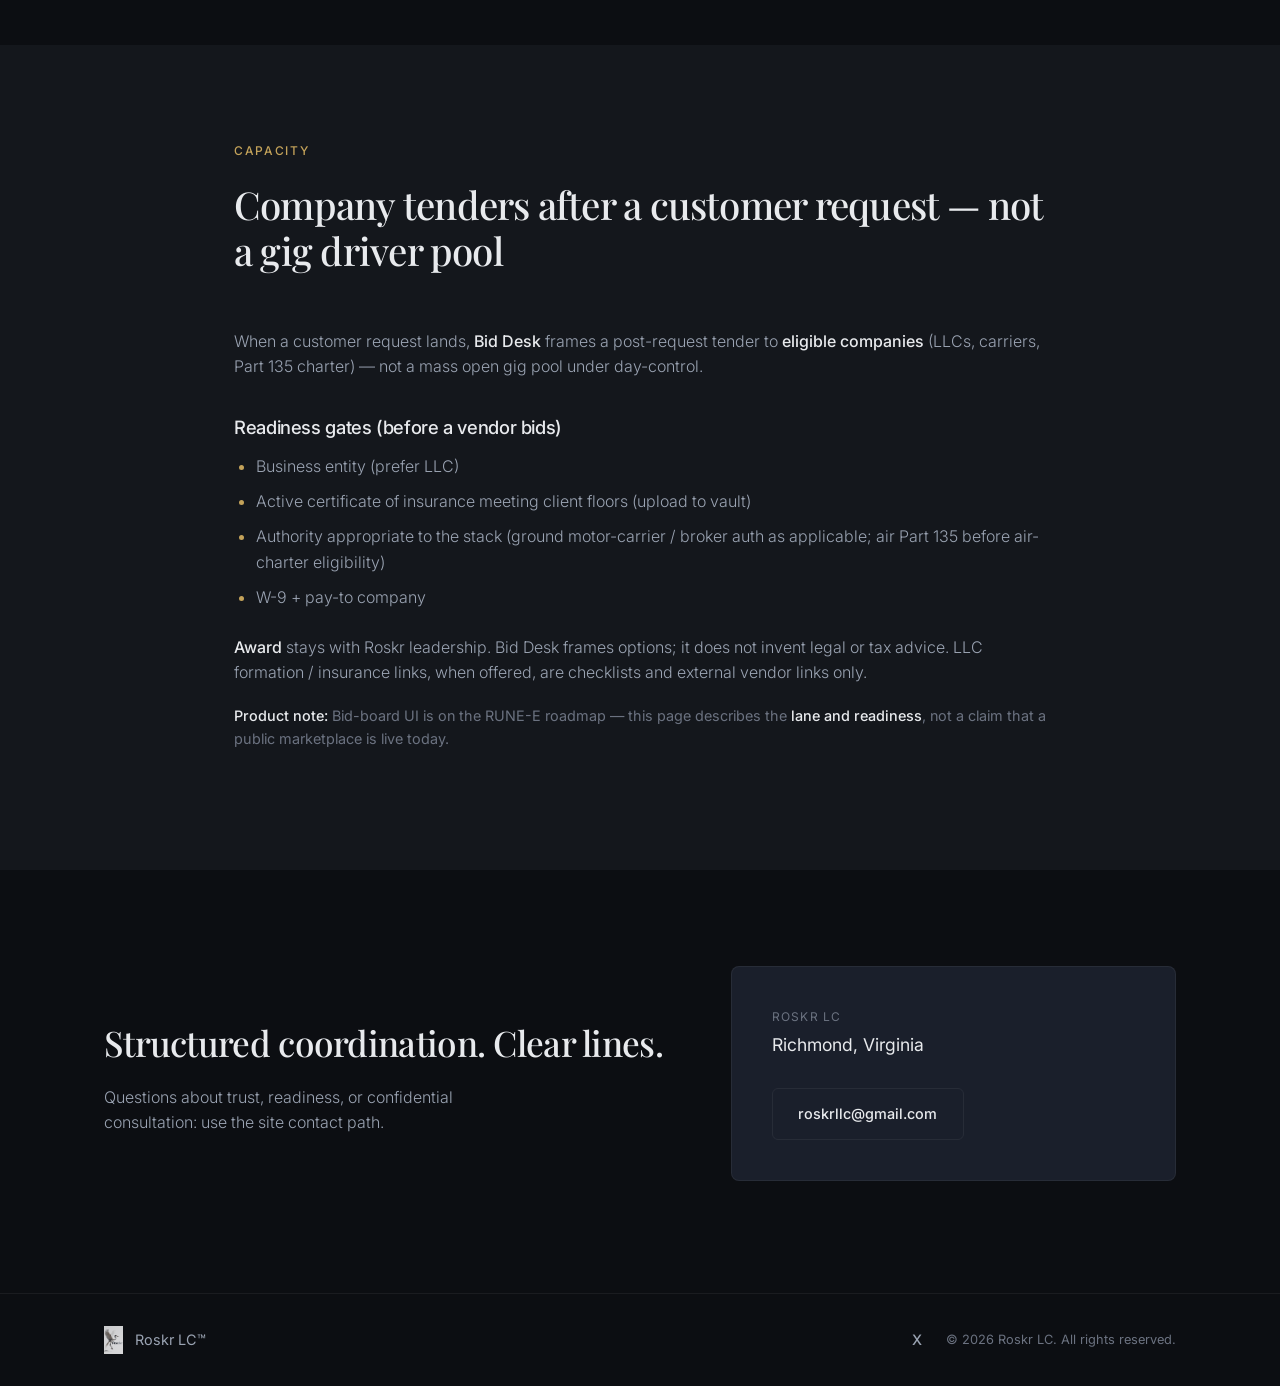
==== commit a161d5da: "Switch site contact mailto to roskrllc@gmail.com (home + /trust/)" ====
--- a/trust/index.html
+++ b/trust/index.html
@@ -36,7 +36,7 @@
         <p class="hero-sub">Roskr LC is a Virginia company building <strong>RUNE-E</strong>, a trip operating system for structured coordination — trip identity, proof, and tender readiness in one spine.</p>
         <p class="hero-sub">We keep a clean line between <strong>arranging</strong> transportation and <strong>operating</strong> it. Operators hold the certificates. We hold the process: evidence gates, clear roles, and accountable billing against a single Trip ID.</p>
         <div class="trust-ctas">
-          <a href="mailto:contact@roskr.io?subject=Confidential%20consultation" class="btn btn-primary">Request a confidential consultation</a>
+          <a href="mailto:roskrllc@gmail.com?subject=Confidential%20consultation" class="btn btn-primary">Request a confidential consultation</a>
           <a href="/#contact" class="btn btn-secondary">Contact</a>
         </div>
       </div>
@@ -186,7 +186,7 @@
       <div class="contact-card">
         <p class="contact-label">Roskr LC</p>
         <p class="contact-detail">Richmond, Virginia</p>
-        <a href="mailto:contact@roskr.io" class="btn btn-secondary">contact@roskr.io</a>
+        <a href="mailto:roskrllc@gmail.com" class="btn btn-secondary">roskrllc@gmail.com</a>
       </div>
     </div>
   </section>
